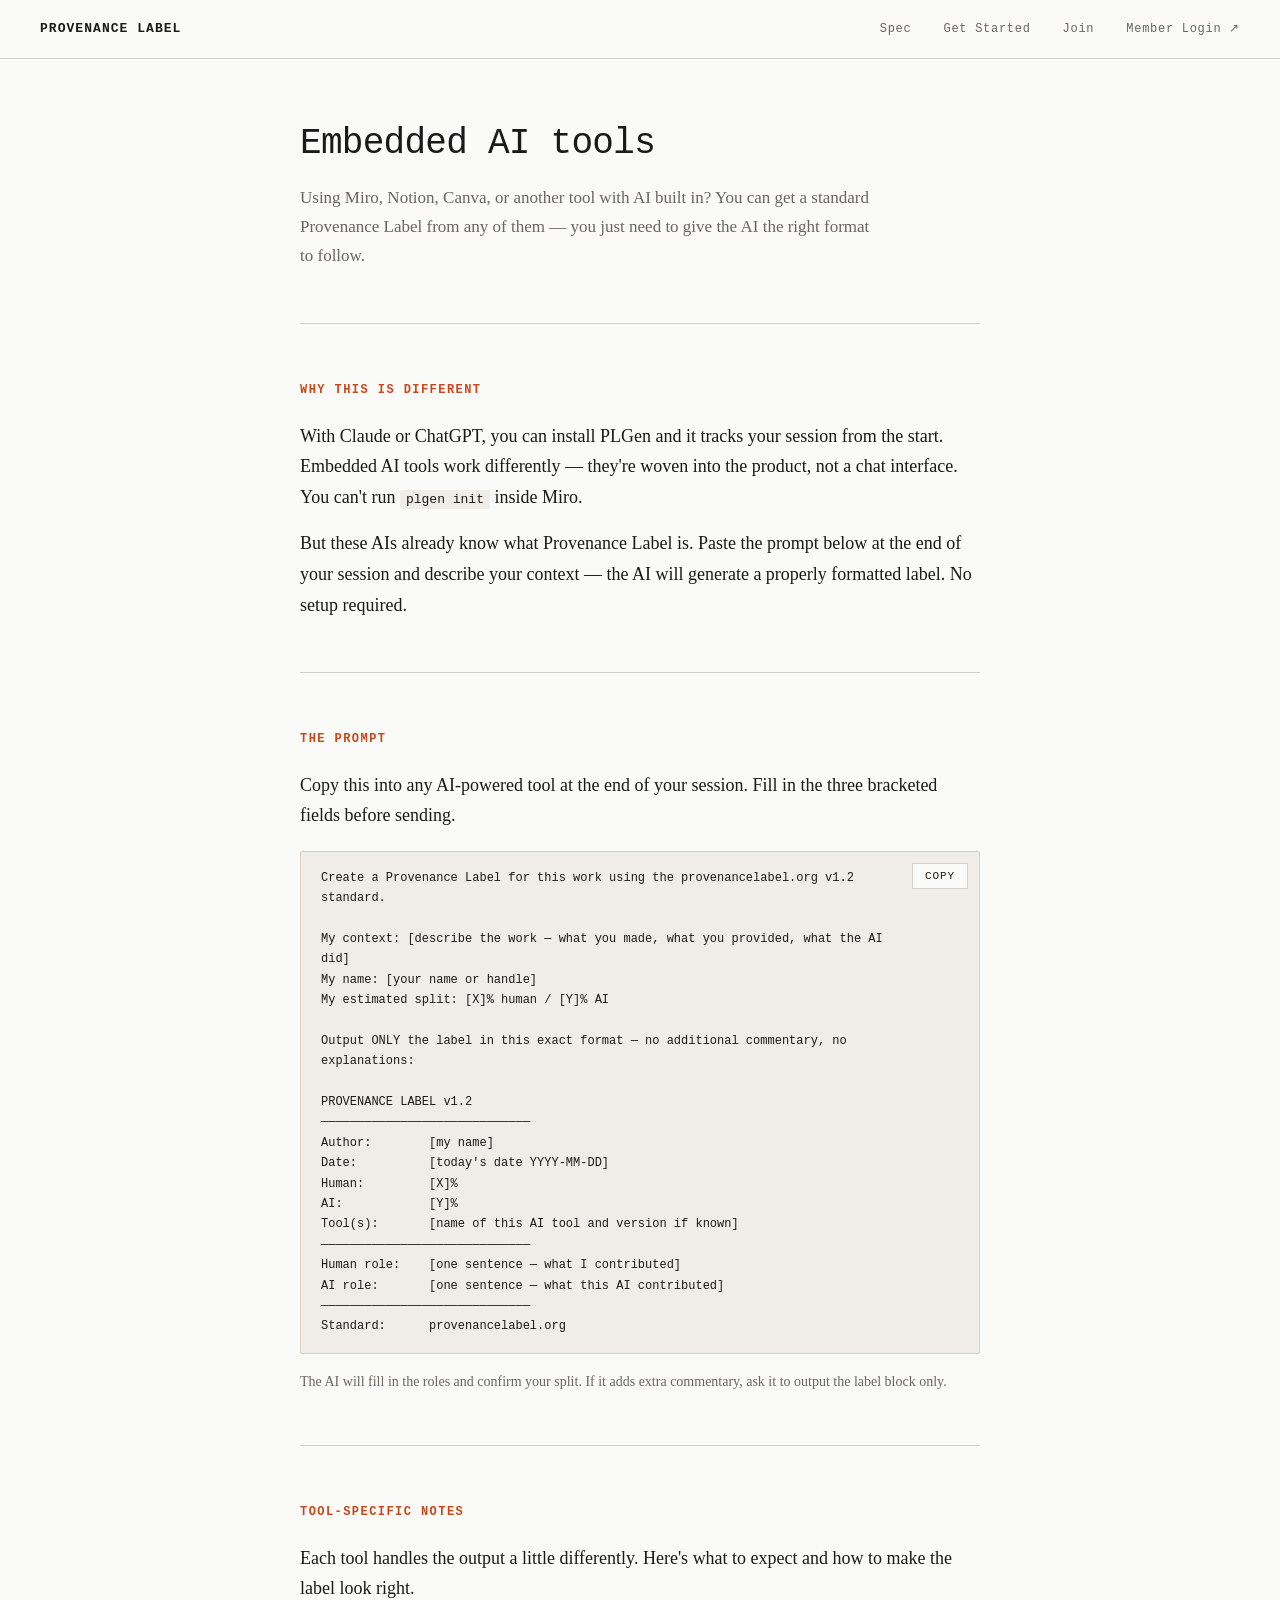
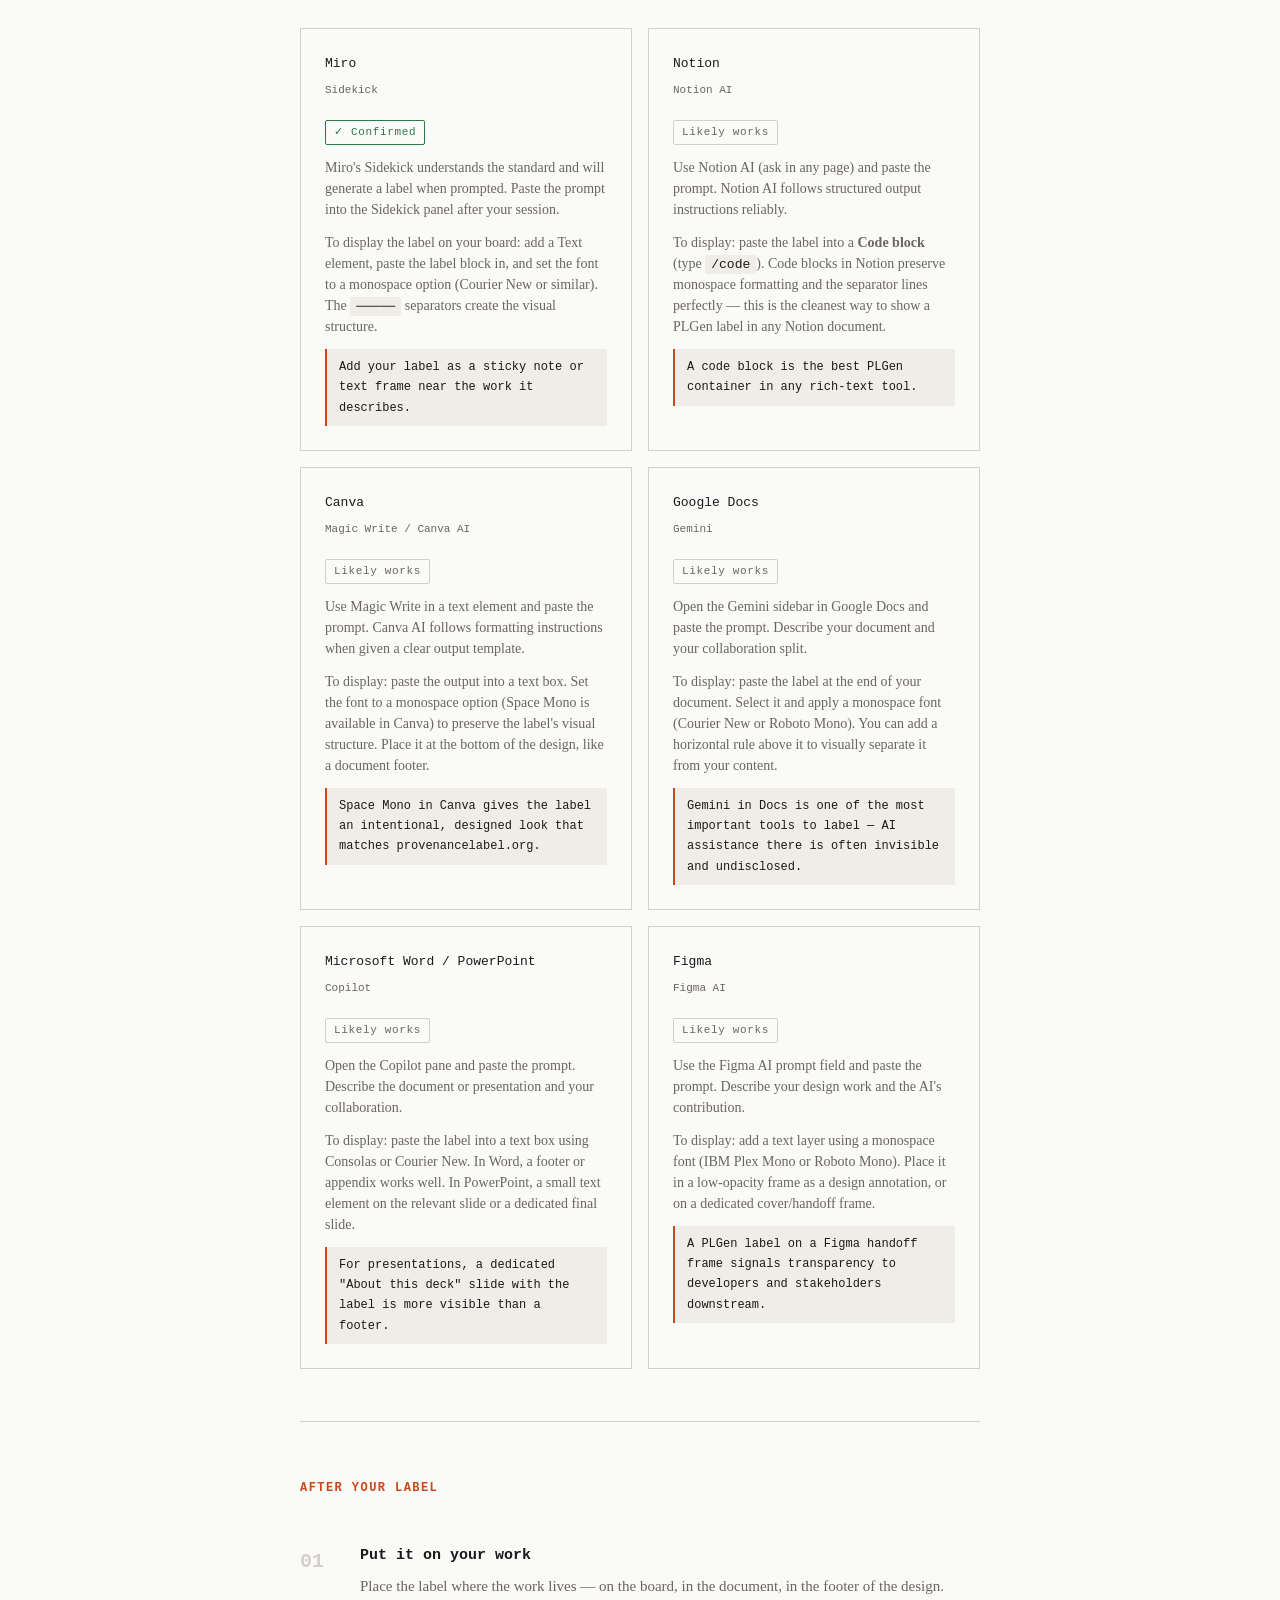
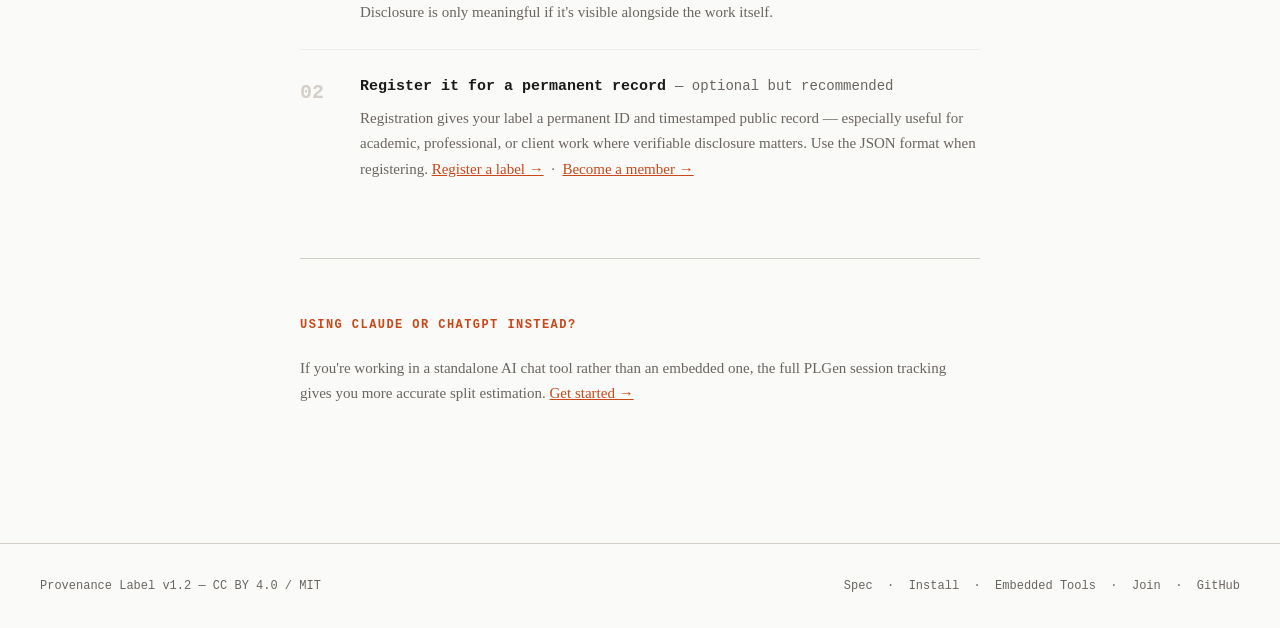
==== embedded/index.html @ ca3fa1a2 "Add /embedded page for embedded AI tools (Miro, Notion, Canva, Gemini, Copilot, Figma) Co-Authored-B" ====
<!DOCTYPE html>
<html lang="en">
<head>
    <meta charset="UTF-8">
    <meta name="viewport" content="width=device-width, initial-scale=1.0">
    <title>Embedded AI Tools — Provenance Label</title>
    <meta name="description" content="Using Miro, Notion, Canva, or another tool with built-in AI? Get a standard Provenance Label from any AI with one prompt.">
    <link rel="stylesheet" href="../shared.css">
    <style>
        .tool-grid {
            display: grid;
            grid-template-columns: repeat(auto-fill, minmax(280px, 1fr));
            gap: 16px;
            margin: 24px 0 48px;
        }
        .tool-card {
            border: 1px solid var(--gray-mid);
            padding: 24px;
        }
        .tool-name {
            font-family: var(--mono);
            font-size: 13px;
            color: var(--black);
            margin-bottom: 6px;
        }
        .tool-ai {
            font-family: var(--mono);
            font-size: 11px;
            color: var(--gray-dark);
            margin-bottom: 14px;
        }
        .tool-card p {
            font-size: 14px;
            color: var(--gray-dark);
            line-height: 1.5;
            margin: 0 0 12px;
        }
        .tool-card p:last-child { margin-bottom: 0; }
        .tool-tip {
            font-family: var(--mono);
            font-size: 12px;
            color: var(--black);
            background: var(--gray-light);
            border-left: 2px solid var(--accent);
            padding: 8px 12px;
            margin-top: 12px;
        }
        .confirmed-badge {
            display: inline-block;
            font-family: var(--mono);
            font-size: 11px;
            letter-spacing: 0.06em;
            color: #2a7a4b;
            border: 1px solid #2a7a4b;
            padding: 2px 8px;
            border-radius: 2px;
            margin-bottom: 12px;
        }
        .unconfirmed-badge {
            display: inline-block;
            font-family: var(--mono);
            font-size: 11px;
            letter-spacing: 0.06em;
            color: var(--gray-dark);
            border: 1px solid var(--gray-mid);
            padding: 2px 8px;
            border-radius: 2px;
            margin-bottom: 12px;
        }
        @media (max-width: 600px) {
            .tool-grid { grid-template-columns: 1fr; }
        }
    </style>
</head>
<body>

    <nav>
        <a href="/" class="logo">PROVENANCE LABEL</a>
        <a href="/spec">Spec</a>
        <a href="/start">Get Started</a>
        <a href="/join">Join</a>
        <a href="https://registry.provenancelabel.org/dashboard">Member Login ↗</a>
    </nav>

    <div class="page-wrap">

        <header>
            <h1>Embedded AI tools</h1>
            <p style="font-size:17px; color:var(--gray-dark); margin-top:12px; max-width:580px;">Using Miro, Notion, Canva, or another tool with AI built in? You can get a standard Provenance Label from any of them — you just need to give the AI the right format to follow.</p>
        </header>

        <hr class="section-divider">

        <section>
            <h2>Why this is different</h2>
            <p>With Claude or ChatGPT, you can install PLGen and it tracks your session from the start. Embedded AI tools work differently — they're woven into the product, not a chat interface. You can't run <code>plgen init</code> inside Miro.</p>
            <p>But these AIs already know what Provenance Label is. Paste the prompt below at the end of your session and describe your context — the AI will generate a properly formatted label. No setup required.</p>
        </section>

        <hr class="section-divider">

        <section>
            <h2>The prompt</h2>
            <p>Copy this into any AI-powered tool at the end of your session. Fill in the three bracketed fields before sending.</p>

            <div class="copy-wrap" style="margin-top:20px;">
                <pre id="embeddedPrompt" class="copy-pre">Create a Provenance Label for this work using the provenancelabel.org v1.2 standard.

My context: [describe the work — what you made, what you provided, what the AI did]
My name: [your name or handle]
My estimated split: [X]% human / [Y]% AI

Output ONLY the label in this exact format — no additional commentary, no explanations:

PROVENANCE LABEL v1.2
─────────────────────────────
Author:        [my name]
Date:          [today's date YYYY-MM-DD]
Human:         [X]%
AI:            [Y]%
Tool(s):       [name of this AI tool and version if known]
─────────────────────────────
Human role:    [one sentence — what I contributed]
AI role:       [one sentence — what this AI contributed]
─────────────────────────────
Standard:      provenancelabel.org</pre>
                <button class="copy-btn" id="copyEmbeddedBtn" onclick="copyPrompt()">Copy</button>
            </div>

            <p style="font-size:14px; color:var(--gray-dark); margin-top:8px;">The AI will fill in the roles and confirm your split. If it adds extra commentary, ask it to output the label block only.</p>
        </section>

        <hr class="section-divider">

        <section>
            <h2>Tool-specific notes</h2>
            <p>Each tool handles the output a little differently. Here's what to expect and how to make the label look right.</p>

            <div class="tool-grid">

                <div class="tool-card">
                    <div class="tool-name">Miro</div>
                    <div class="tool-ai">Sidekick</div>
                    <div class="confirmed-badge">✓ Confirmed</div>
                    <p>Miro's Sidekick understands the standard and will generate a label when prompted. Paste the prompt into the Sidekick panel after your session.</p>
                    <p>To display the label on your board: add a Text element, paste the label block in, and set the font to a monospace option (Courier New or similar). The <code>─────</code> separators create the visual structure.</p>
                    <div class="tool-tip">Add your label as a sticky note or text frame near the work it describes.</div>
                </div>

                <div class="tool-card">
                    <div class="tool-name">Notion</div>
                    <div class="tool-ai">Notion AI</div>
                    <div class="unconfirmed-badge">Likely works</div>
                    <p>Use Notion AI (ask in any page) and paste the prompt. Notion AI follows structured output instructions reliably.</p>
                    <p>To display: paste the label into a <strong>Code block</strong> (type <code>/code</code>). Code blocks in Notion preserve monospace formatting and the separator lines perfectly — this is the cleanest way to show a PLGen label in any Notion document.</p>
                    <div class="tool-tip">A code block is the best PLGen container in any rich-text tool.</div>
                </div>

                <div class="tool-card">
                    <div class="tool-name">Canva</div>
                    <div class="tool-ai">Magic Write / Canva AI</div>
                    <div class="unconfirmed-badge">Likely works</div>
                    <p>Use Magic Write in a text element and paste the prompt. Canva AI follows formatting instructions when given a clear output template.</p>
                    <p>To display: paste the output into a text box. Set the font to a monospace option (Space Mono is available in Canva) to preserve the label's visual structure. Place it at the bottom of the design, like a document footer.</p>
                    <div class="tool-tip">Space Mono in Canva gives the label an intentional, designed look that matches provenancelabel.org.</div>
                </div>

                <div class="tool-card">
                    <div class="tool-name">Google Docs</div>
                    <div class="tool-ai">Gemini</div>
                    <div class="unconfirmed-badge">Likely works</div>
                    <p>Open the Gemini sidebar in Google Docs and paste the prompt. Describe your document and your collaboration split.</p>
                    <p>To display: paste the label at the end of your document. Select it and apply a monospace font (Courier New or Roboto Mono). You can add a horizontal rule above it to visually separate it from your content.</p>
                    <div class="tool-tip">Gemini in Docs is one of the most important tools to label — AI assistance there is often invisible and undisclosed.</div>
                </div>

                <div class="tool-card">
                    <div class="tool-name">Microsoft Word / PowerPoint</div>
                    <div class="tool-ai">Copilot</div>
                    <div class="unconfirmed-badge">Likely works</div>
                    <p>Open the Copilot pane and paste the prompt. Describe the document or presentation and your collaboration.</p>
                    <p>To display: paste the label into a text box using Consolas or Courier New. In Word, a footer or appendix works well. In PowerPoint, a small text element on the relevant slide or a dedicated final slide.</p>
                    <div class="tool-tip">For presentations, a dedicated "About this deck" slide with the label is more visible than a footer.</div>
                </div>

                <div class="tool-card">
                    <div class="tool-name">Figma</div>
                    <div class="tool-ai">Figma AI</div>
                    <div class="unconfirmed-badge">Likely works</div>
                    <p>Use the Figma AI prompt field and paste the prompt. Describe your design work and the AI's contribution.</p>
                    <p>To display: add a text layer using a monospace font (IBM Plex Mono or Roboto Mono). Place it in a low-opacity frame as a design annotation, or on a dedicated cover/handoff frame.</p>
                    <div class="tool-tip">A PLGen label on a Figma handoff frame signals transparency to developers and stakeholders downstream.</div>
                </div>

            </div>
        </section>

        <hr class="section-divider">

        <section>
            <h2>After your label</h2>
            <div class="steps">
                <div class="step">
                    <div class="step-num"></div>
                    <div class="step-content">
                        <h3>Put it on your work</h3>
                        <p>Place the label where the work lives — on the board, in the document, in the footer of the design. Disclosure is only meaningful if it's visible alongside the work itself.</p>
                    </div>
                </div>
                <div class="step">
                    <div class="step-num"></div>
                    <div class="step-content">
                        <h3>Register it for a permanent record <span style="font-weight:normal; color:var(--gray-dark); font-size:14px;">— optional but recommended</span></h3>
                        <p>Registration gives your label a permanent ID and timestamped public record — especially useful for academic, professional, or client work where verifiable disclosure matters. Use the JSON format when registering. <a href="/register">Register a label →</a> &nbsp;·&nbsp; <a href="/join">Become a member →</a></p>
                    </div>
                </div>
            </div>
        </section>

        <hr class="section-divider">

        <section>
            <h2>Using Claude or ChatGPT instead?</h2>
            <p style="font-size:15px; color:var(--gray-dark);">If you're working in a standalone AI chat tool rather than an embedded one, the full PLGen session tracking gives you more accurate split estimation. <a href="/start">Get started →</a></p>
        </section>

    </div>

    <footer>
        <span>Provenance Label v1.2 — CC BY 4.0 / MIT</span>
        <span>
            <a href="/spec">Spec</a> &nbsp;·&nbsp;
            <a href="/install">Install</a> &nbsp;·&nbsp;
            <a href="/embedded">Embedded Tools</a> &nbsp;·&nbsp;
            <a href="/join">Join</a> &nbsp;·&nbsp;
            <a href="https://github.com/provenancelabel/provenancelabel" target="_blank">GitHub</a>
        </span>
    </footer>

    <script>
        function copyPrompt() {
            var text = document.getElementById('embeddedPrompt').textContent;
            var btn = document.getElementById('copyEmbeddedBtn');
            navigator.clipboard.writeText(text).then(function() {
                btn.textContent = 'Copied';
                btn.classList.add('copied');
                setTimeout(function() { btn.textContent = 'Copy'; btn.classList.remove('copied'); }, 2000);
            }).catch(function() { btn.textContent = 'Select manually'; });
        }
    </script>

</body>
</html>
---- shared.css ----
/* ============================================
   PROVENANCE LABEL — Shared Design System
   provenance-label.org
   ============================================ */

:root {
    --black: #1a1a1a;
    --white: #fafaf8;
    --accent: #c8481a;
    --accent-light: #f0e6e0;
    --gray-light: #f0ede8;
    --gray-mid: #d4cfc8;
    --gray-dark: #6b6560;
    --mono: 'Courier New', Courier, monospace;
    --serif: Georgia, 'Times New Roman', serif;
}

/* Reset */
*, *::before, *::after { margin: 0; padding: 0; box-sizing: border-box; }

html { scroll-behavior: smooth; }

body {
    background: var(--white);
    color: var(--black);
    font-family: var(--serif);
    font-size: 18px;
    line-height: 1.7;
}

/* ---- Navigation ---- */
nav {
    border-bottom: 1px solid var(--gray-mid);
    padding: 18px 40px;
    display: flex;
    align-items: center;
    position: sticky;
    top: 0;
    background: var(--white);
    z-index: 100;
}

nav .logo {
    font-family: var(--mono);
    font-size: 13px;
    font-weight: bold;
    letter-spacing: 0.08em;
    text-decoration: none;
    color: var(--black);
    margin-right: auto;
}

nav a:not(.logo) {
    font-family: var(--mono);
    font-size: 12px;
    letter-spacing: 0.06em;
    text-decoration: none;
    color: var(--gray-dark);
    transition: color 0.15s;
    margin-left: 32px;
}

nav a:not(.logo):hover { color: var(--black); }
nav a.active { color: var(--accent); border-bottom: 1px solid var(--accent); padding-bottom: 1px; }

/* ---- Page wrap ---- */
.page-wrap {
    max-width: 760px;
    margin: 0 auto;
    padding: 64px 40px 120px;
}

/* ---- Typography ---- */
h1 {
    font-family: var(--mono);
    font-weight: normal;
    font-size: 36px;
    letter-spacing: -0.02em;
    line-height: 1.15;
    margin-bottom: 20px;
}

h2 {
    font-family: var(--mono);
    font-size: 12px;
    font-weight: bold;
    letter-spacing: 0.12em;
    text-transform: uppercase;
    color: var(--accent);
    margin-top: 56px;
    margin-bottom: 20px;
}

h3 {
    font-family: var(--mono);
    font-size: 14px;
    font-weight: bold;
    margin-top: 28px;
    margin-bottom: 10px;
}

p { margin-bottom: 16px; }

a { color: var(--accent); }
a:hover { color: var(--black); }

/* ---- Code ---- */
pre {
    background: var(--black);
    color: #e8e4de;
    font-family: var(--mono);
    font-size: 13px;
    line-height: 1.8;
    padding: 28px 32px;
    border-radius: 3px;
    overflow-x: auto;
    margin: 20px 0 28px;
}

code {
    font-family: var(--mono);
    font-size: 13px;
    background: var(--gray-light);
    padding: 2px 6px;
    border-radius: 2px;
    color: var(--black);
}

pre code {
    background: none;
    padding: 0;
    color: inherit;
}

/* ---- Notice / callout ---- */
.notice {
    background: var(--accent-light);
    border-left: 3px solid var(--accent);
    padding: 20px 24px;
    margin: 32px 0;
    font-size: 15px;
}

.notice strong {
    font-family: var(--mono);
    font-size: 11px;
    letter-spacing: 0.08em;
    text-transform: uppercase;
    display: block;
    margin-bottom: 6px;
    color: var(--accent);
}

/* ---- Divider ---- */
.section-divider {
    border: none;
    border-top: 1px solid var(--gray-mid);
    margin: 52px 0;
}

/* ---- Footer ---- */
footer {
    border-top: 1px solid var(--gray-mid);
    padding: 32px 40px;
    font-family: var(--mono);
    font-size: 12px;
    color: var(--gray-dark);
    display: flex;
    justify-content: space-between;
    align-items: center;
    gap: 16px;
    flex-wrap: wrap;
}

footer a { color: var(--gray-dark); text-decoration: none; }
footer a:hover { color: var(--black); }

/* ============================================
   INDEX PAGE — Home-specific styles
   ============================================ */

.hero {
    padding: 72px 0 64px;
    border-bottom: 1px solid var(--gray-mid);
}

.hero-eyebrow {
    font-family: var(--mono);
    font-size: 12px;
    letter-spacing: 0.12em;
    text-transform: uppercase;
    color: var(--accent);
    margin-bottom: 20px;
}

.hero h1 {
    font-size: 44px;
    margin-bottom: 24px;
    max-width: 580px;
}

.hero-sub {
    font-size: 18px;
    color: var(--gray-dark);
    max-width: 520px;
    margin-bottom: 36px;
    line-height: 1.6;
}

.hero-actions { display: flex; gap: 16px; flex-wrap: wrap; align-items: center; }

.btn {
    font-family: var(--mono);
    font-size: 12px;
    letter-spacing: 0.08em;
    text-transform: uppercase;
    text-decoration: none;
    padding: 12px 24px;
    border: 1px solid var(--black);
    color: var(--white);
    background: var(--black);
    cursor: pointer;
    transition: all 0.15s;
    display: inline-block;
}

.btn:hover { background: var(--accent); border-color: var(--accent); color: var(--white); }

.btn-ghost { background: transparent; color: var(--black); }
.btn-ghost:hover { background: var(--black); color: var(--white); }

.philosophy {
    display: grid;
    grid-template-columns: 1fr 1fr 1fr;
    gap: 0;
    border: 1px solid var(--gray-mid);
    margin: 52px 0;
}

.phil-item {
    padding: 28px 24px;
    border-right: 1px solid var(--gray-mid);
}

.phil-item:last-child { border-right: none; }

.phil-label {
    font-family: var(--mono);
    font-size: 12px;
    letter-spacing: 0.12em;
    text-transform: uppercase;
    color: var(--accent);
    margin-bottom: 8px;
}

.phil-item p { font-size: 15px; color: var(--gray-dark); margin: 0; line-height: 1.5; }

.steps { counter-reset: steps; margin: 20px 0 32px; }

.step {
    counter-increment: steps;
    display: grid;
    grid-template-columns: 40px 1fr;
    gap: 20px;
    padding: 24px 0;
    border-bottom: 1px solid var(--gray-light);
    align-items: start;
}

.step:last-child { border-bottom: none; }

.step-num {
    font-family: var(--mono);
    font-size: 20px;
    font-weight: bold;
    color: var(--gray-mid);
    padding-top: 2px;
}

.step-num::before { content: counter(steps, decimal-leading-zero); }

.step-content h3 { margin-top: 0; margin-bottom: 6px; font-size: 15px; }
.step-content p { font-size: 15px; color: var(--gray-dark); margin: 0; }

.prompt-wrap { position: relative; margin: 20px 0 32px; }

.prompt-wrap pre {
    background: var(--black);
    color: #e8e4de;
    font-family: var(--mono);
    font-size: 13px;
    line-height: 1.8;
    padding: 28px 32px;
    border-radius: 3px;
    margin: 0;
}

.copy-btn {
    position: absolute;
    top: 12px;
    right: 12px;
    font-family: var(--mono);
    font-size: 11px;
    letter-spacing: 0.08em;
    text-transform: uppercase;
    background: var(--white);
    color: var(--black);
    border: 1px solid var(--gray-mid);
    padding: 6px 12px;
    cursor: pointer;
    transition: all 0.15s;
}

.copy-btn:hover { background: var(--accent); color: var(--white); border-color: var(--accent); }
.copy-btn.copied { background: #2a7a4b; color: var(--white); border-color: #2a7a4b; }

/* Light-background copyable prompt block */
.copy-wrap { position: relative; margin: 16px 0; }

.copy-pre {
    background: var(--gray-light);
    color: var(--black);
    border: 1px solid var(--gray-mid);
    font-family: var(--mono);
    font-size: 12px;
    line-height: 1.7;
    padding: 16px 20px;
    padding-right: 80px;
    border-radius: 2px;
    white-space: pre-wrap;
    word-break: break-word;
    margin: 0;
}

.copy-pre-scroll {
    max-height: 420px;
    overflow-y: auto;
}

/* Two-option choice cards */
.choice-cards {
    display: grid;
    grid-template-columns: 1fr 1fr;
    gap: 16px;
    margin: 24px 0 32px;
}

.choice-card {
    border: 1px solid var(--gray-mid);
    padding: 24px;
    display: flex;
    flex-direction: column;
    gap: 10px;
}

.choice-card-title {
    font-family: var(--mono);
    font-size: 13px;
    color: var(--black);
}

.choice-card-desc {
    font-size: 14px;
    color: var(--gray-dark);
    line-height: 1.5;
    flex: 1;
    margin: 0;
}

@media (max-width: 600px) {
    .choice-cards { grid-template-columns: 1fr; }
}

.output-toggle {
    display: flex;
    border: 1px solid var(--gray-mid);
    width: fit-content;
    margin-bottom: 0;
}

.toggle-btn {
    font-family: var(--mono);
    font-size: 11px;
    letter-spacing: 0.08em;
    text-transform: uppercase;
    padding: 8px 20px;
    background: transparent;
    border: none;
    cursor: pointer;
    color: var(--gray-dark);
    transition: all 0.15s;
}

.toggle-btn.active { background: var(--black); color: var(--white); }

.output-panel { display: none; }
.output-panel.active { display: block; }

.example-block {
    background: var(--gray-light);
    border-left: 3px solid var(--gray-mid);
    padding: 24px 28px;
    margin: 8px 0 28px;
    font-family: var(--mono);
    font-size: 13px;
    line-height: 1.9;
    white-space: pre-wrap;
}

.example-label {
    font-family: var(--mono);
    font-size: 12px;
    letter-spacing: 0.12em;
    text-transform: uppercase;
    color: var(--gray-dark);
    margin-bottom: 6px;
}

.label-badge {
    display: inline-block;
    font-family: var(--mono);
    font-size: 12px;
    background: var(--gray-light);
    border: 1px solid var(--gray-mid);
    padding: 8px 14px;
    border-radius: 2px;
    margin: 6px 0 20px;
}

.faq-item { padding: 24px 0; border-bottom: 1px solid var(--gray-light); }
.faq-item:last-child { border-bottom: none; }
.faq-item h3 { margin-top: 0; margin-bottom: 8px; font-size: 15px; }
.faq-item p { font-size: 15px; color: var(--gray-dark); margin: 0; }

.pl-self { border: 1px solid var(--gray-mid); border-radius: 3px; overflow: hidden; margin: 20px 0; }

.pl-self-header {
    background: var(--black);
    color: var(--white);
    font-family: var(--mono);
    font-size: 11px;
    letter-spacing: 0.1em;
    text-transform: uppercase;
    padding: 12px 20px;
}

.pl-self-body {
    padding: 20px;
    font-family: var(--mono);
    font-size: 13px;
    line-height: 1.9;
    color: var(--gray-dark);
    white-space: pre-wrap;
}

/* ── PL Badge — copyable registered label link ── */
.pl-mark {
    font-family: var(--mono);
    font-size: 0.8em;
    font-weight: bold;
    vertical-align: super;
    letter-spacing: -0.02em;
    color: var(--accent);
    line-height: 1;
}

.pl-badge {
    display: inline-flex;
    align-items: center;
    font-family: var(--mono);
    font-size: 13px;
    background: var(--gray-light);
    border: 0.5px solid var(--gray-mid);
    border-radius: 3px;
    padding: 6px 12px 6px 10px;
    text-decoration: none;
    color: var(--black);
    cursor: pointer;
    transition: border-color 0.15s, background 0.15s;
    position: relative;
}

.pl-badge:hover { border-color: var(--accent); background: var(--white); }
.pl-badge.copied { border-color: #2a7a4b; color: #2a7a4b; }

.pl-badge--small { font-size: 11px; padding: 3px 9px 3px 8px; }
.pl-badge--large { font-size: 16px; padding: 8px 16px 8px 14px; }

/* ============================================
   SPEC PAGE — body.spec-scoped styles
   ============================================ */

body.spec .spec-header {
    border-bottom: 2px solid var(--black);
    padding-bottom: 32px;
    margin-bottom: 48px;
}

body.spec .spec-label {
    font-family: var(--mono);
    font-size: 11px;
    letter-spacing: 0.12em;
    text-transform: uppercase;
    color: var(--accent);
    margin-bottom: 12px;
}

body.spec h1 {
    font-family: var(--mono);
    font-size: 28px;
    font-weight: normal;
    letter-spacing: -0.01em;
    line-height: 1.2;
    margin-bottom: 16px;
}

body.spec .spec-meta {
    font-family: var(--mono);
    font-size: 12px;
    color: var(--gray-dark);
    display: flex;
    gap: 24px;
    flex-wrap: wrap;
}

body.spec h2 {
    font-family: var(--mono);
    font-size: 13px;
    font-weight: bold;
    letter-spacing: 0.08em;
    text-transform: uppercase;
    color: var(--accent);
    margin-top: 52px;
    margin-bottom: 20px;
}

body.spec p {
    color: var(--black);
}

body.spec .field-table {
    width: 100%;
    border-collapse: collapse;
    font-family: var(--mono);
    font-size: 13px;
    margin: 20px 0 32px;
}

body.spec .field-table th {
    text-align: left;
    font-size: 11px;
    letter-spacing: 0.08em;
    text-transform: uppercase;
    color: var(--gray-dark);
    padding: 8px 12px 8px 0;
    border-bottom: 1px solid var(--gray-mid);
}

body.spec .field-table td {
    padding: 10px 12px 10px 0;
    border-bottom: 1px solid var(--gray-light);
    vertical-align: top;
}

body.spec .field-table tr:last-child td { border-bottom: none; }

body.spec .required-badge {
    display: inline-block;
    font-size: 11px;
    letter-spacing: 0.1em;
    text-transform: uppercase;
    padding: 2px 6px;
    border: 1px solid var(--accent);
    color: var(--accent);
    border-radius: 2px;
}

body.spec .optional-badge {
    display: inline-block;
    font-size: 11px;
    letter-spacing: 0.1em;
    text-transform: uppercase;
    padding: 2px 6px;
    border: 1px solid var(--gray-mid);
    color: var(--gray-dark);
    border-radius: 2px;
}

body.spec .output-grid {
    display: grid;
    grid-template-columns: 1fr 1fr 1fr;
    gap: 16px;
    margin: 20px 0 32px;
}

body.spec .output-card {
    border: 1px solid var(--gray-mid);
    padding: 20px;
    border-radius: 3px;
}

body.spec .output-card .flag {
    font-family: var(--mono);
    font-size: 12px;
    color: var(--accent);
    margin-bottom: 8px;
    font-weight: bold;
}

body.spec .output-card p {
    font-size: 14px;
    color: var(--gray-dark);
    margin: 0;
}

body.spec .rule-list {
    list-style: none;
    margin: 16px 0 28px;
}

body.spec .rule-list li {
    font-family: var(--mono);
    font-size: 13px;
    padding: 10px 0;
    border-bottom: 1px solid var(--gray-light);
    display: flex;
    gap: 12px;
    align-items: baseline;
}

body.spec .rule-list li:last-child { border-bottom: none; }

body.spec .rule-list li::before {
    content: "\2192";
    color: var(--accent);
    flex-shrink: 0;
}

body.spec .example-pair {
    margin: 20px 0 32px;
}

body.spec .example-label {
    font-family: var(--mono);
    font-size: 11px;
    letter-spacing: 0.1em;
    text-transform: uppercase;
    color: var(--gray-dark);
    margin-bottom: 8px;
}

body.spec .notice {
    background: var(--gray-light);
    border-left: 3px solid var(--accent);
    padding: 20px 24px;
    margin: 32px 0;
    font-size: 15px;
}

body.spec .registry-concept {
    border: 1px solid var(--gray-mid);
    border-radius: 3px;
    overflow: hidden;
    margin: 20px 0 32px;
}

body.spec .registry-header {
    background: var(--black);
    color: var(--white);
    font-family: var(--mono);
    font-size: 12px;
    padding: 12px 20px;
    letter-spacing: 0.06em;
}

body.spec .registry-body {
    padding: 24px;
    font-family: var(--mono);
    font-size: 13px;
    line-height: 1.9;
    color: var(--gray-dark);
}

/* Syntax highlighting in spec code blocks */
.comment { color: #7a7068; }
.key { color: #e8c46a; }
.value { color: #9dd3a8; }
.directive { color: var(--accent); }

/* ---- Responsive ---- */
@media (max-width: 600px) {
    nav { padding: 14px 20px; }
    .page-wrap { padding: 40px 20px 80px; }
    h1 { font-size: 26px; }
    footer { flex-direction: column; align-items: flex-start; }

    /* Home responsive */
    .hero h1 { font-size: 30px; }
    .philosophy { grid-template-columns: 1fr; }
    .phil-item { border-right: none; border-bottom: 1px solid var(--gray-mid); }
    .phil-item:last-child { border-bottom: none; }
    .step { grid-template-columns: 32px 1fr; gap: 12px; }

    /* Spec responsive */
    body.spec .output-grid { grid-template-columns: 1fr; }
}
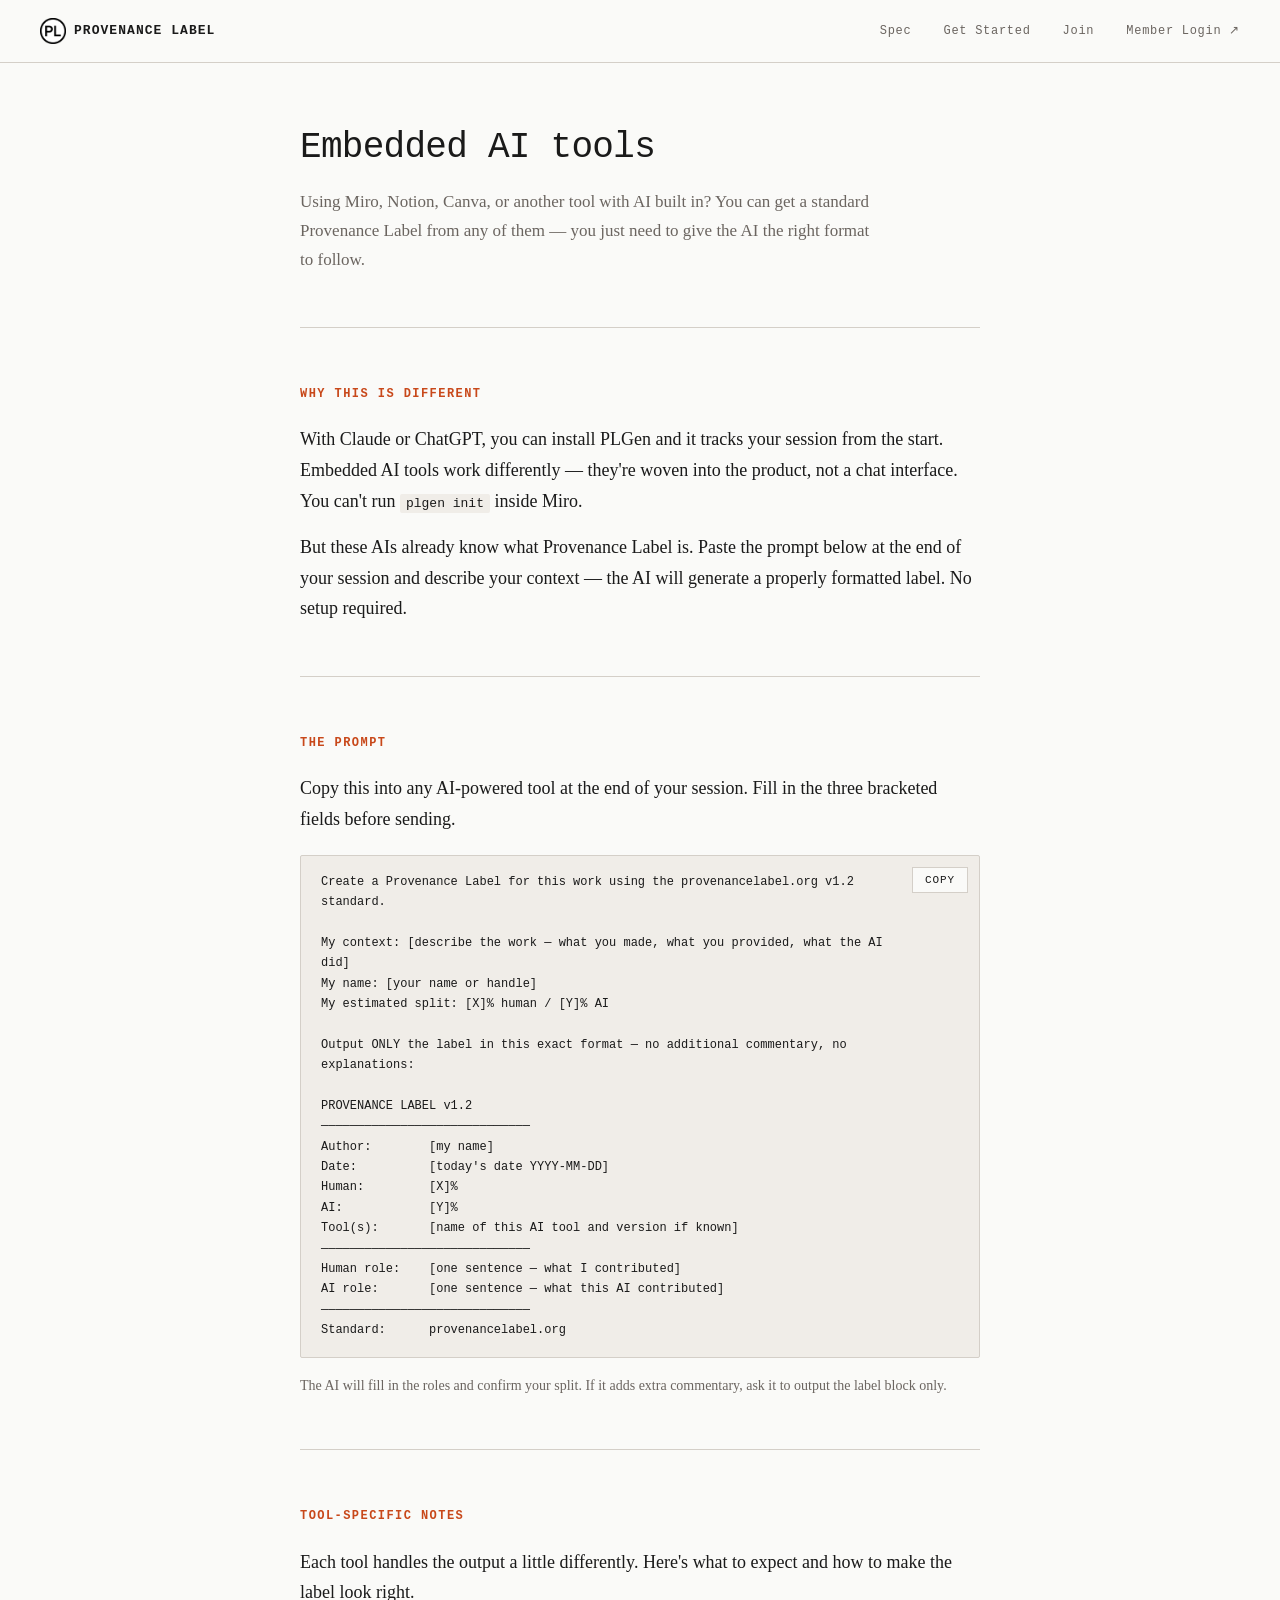
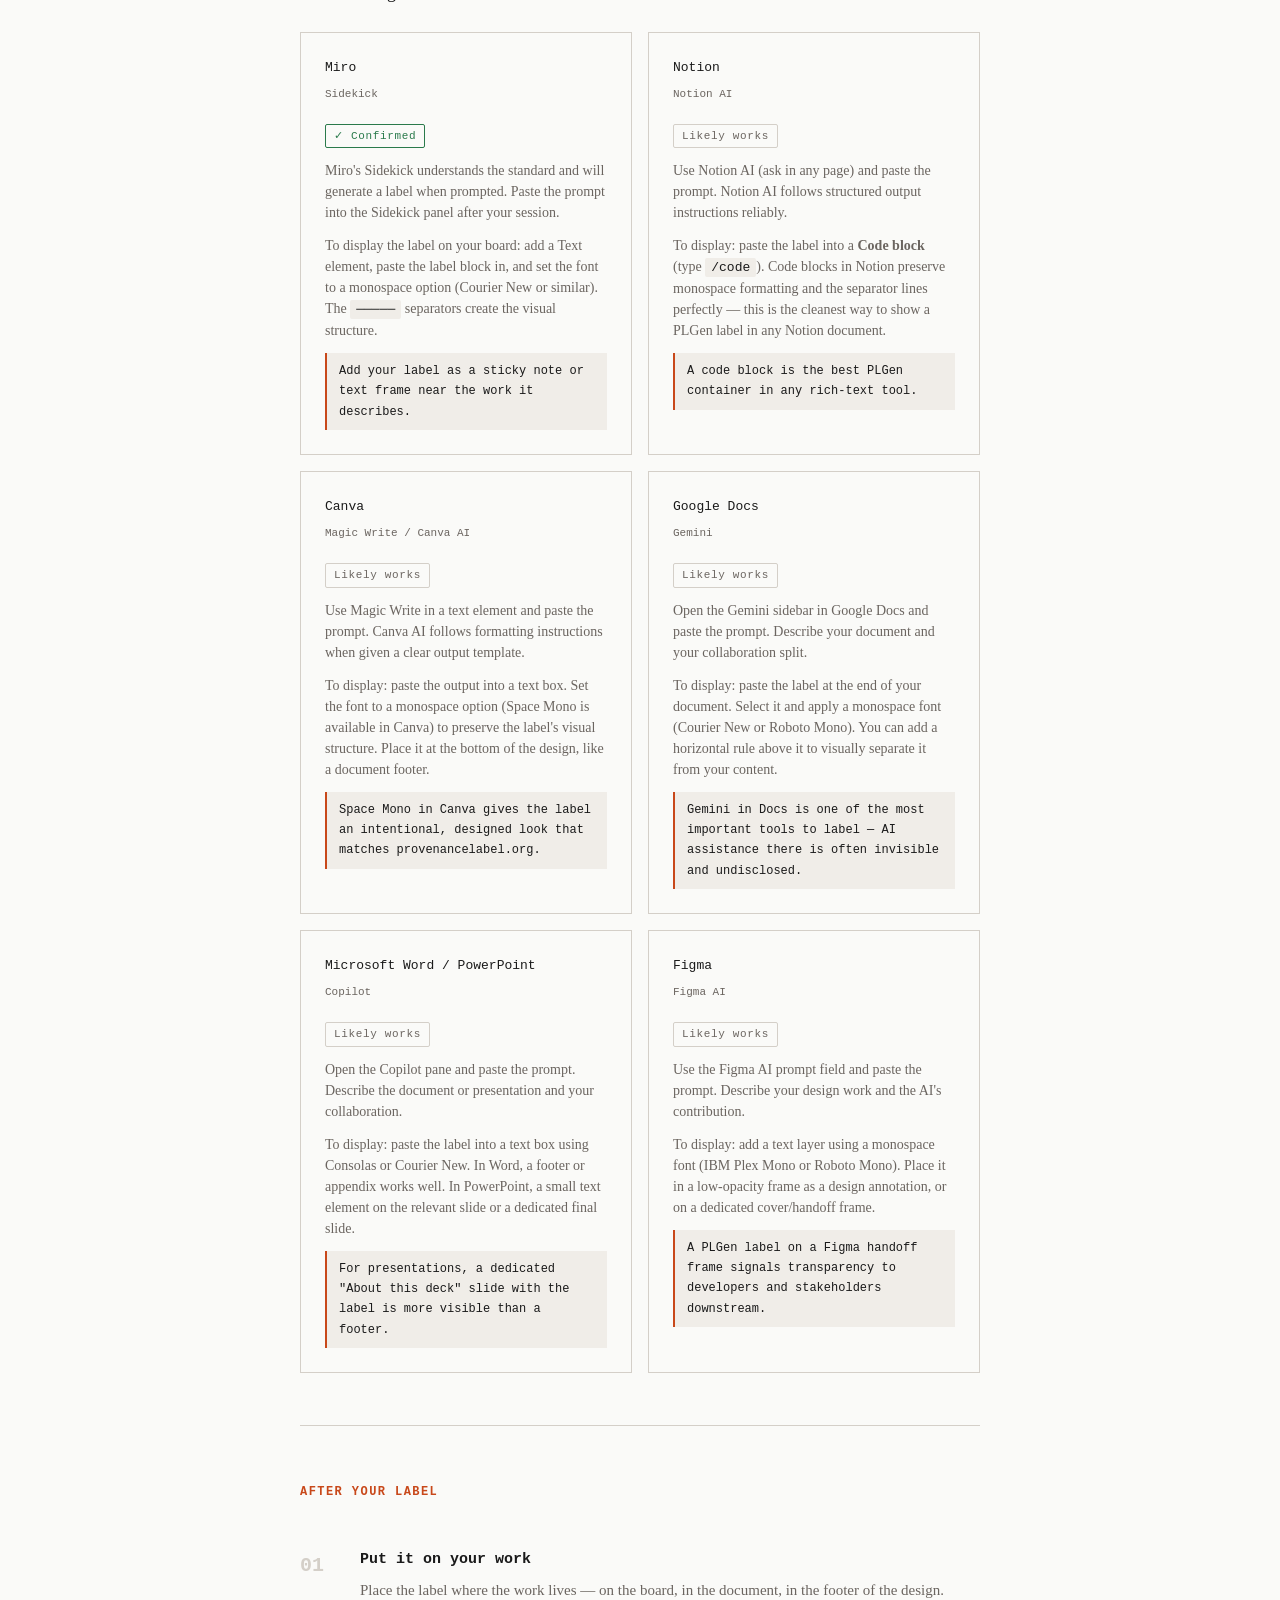
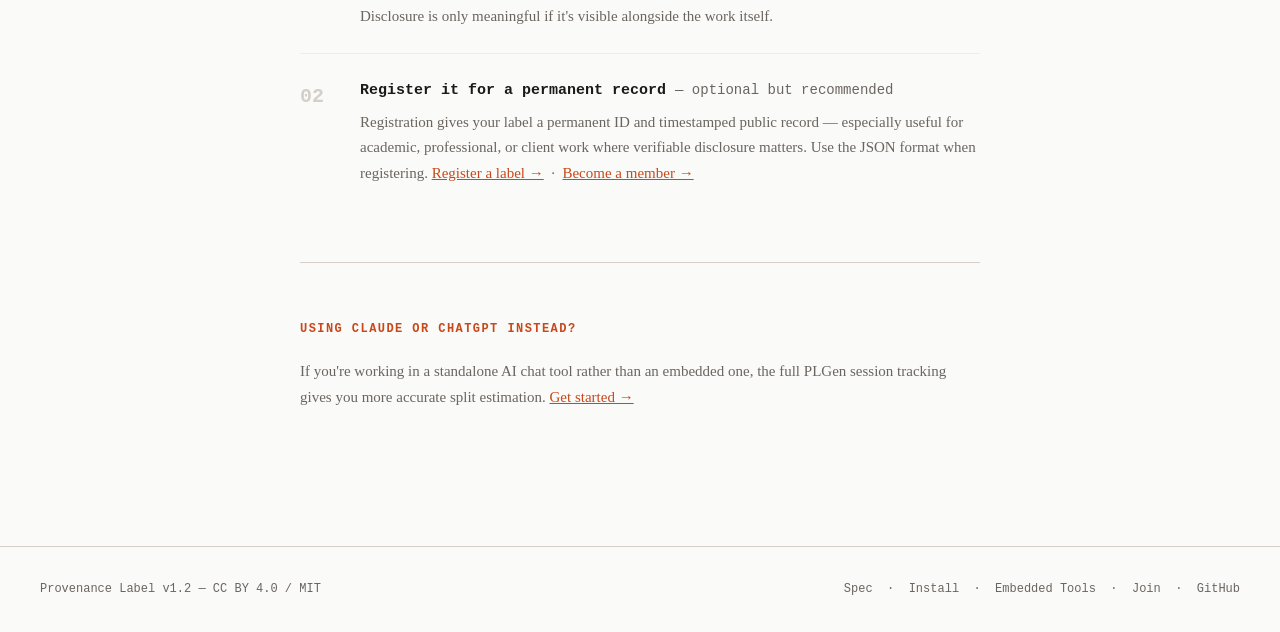
==== commit 7774c7bc: "Add logo mark to nav on remaining pages for consistency index.html got the logo mark when it was add" ====
--- a/embedded/index.html
+++ b/embedded/index.html
@@ -75,7 +75,7 @@
 <body>
 
     <nav>
-        <a href="/" class="logo">PROVENANCE LABEL</a>
+        <a href="/" class="logo"><img src="/graphics/pl-logo-circle-boarder.png" alt="" class="logo-mark">PROVENANCE LABEL</a>
         <a href="/spec">Spec</a>
         <a href="/start">Get Started</a>
         <a href="/join">Join</a>
--- a/shared.css
+++ b/shared.css
@@ -41,6 +41,9 @@
 }
 
 nav .logo {
+    display: flex;
+    align-items: center;
+    gap: 8px;
     font-family: var(--mono);
     font-size: 13px;
     font-weight: bold;
@@ -48,6 +51,12 @@
     text-decoration: none;
     color: var(--black);
     margin-right: auto;
+}
+
+nav .logo-mark {
+    width: 26px;
+    height: 26px;
+    display: block;
 }
 
 nav a:not(.logo) {
@@ -182,6 +191,39 @@
 .hero {
     padding: 72px 0 64px;
     border-bottom: 1px solid var(--gray-mid);
+    display: flex;
+    align-items: center;
+    justify-content: space-between;
+    gap: 48px;
+}
+
+.hero-content { min-width: 0; }
+
+.hero-mark {
+    width: 56px;
+    height: 56px;
+    margin-bottom: 24px;
+}
+
+.hero-label {
+    flex-shrink: 0;
+    display: block;
+    width: 220px;
+    border: 1px solid var(--gray-mid);
+    transition: border-color 0.15s;
+}
+
+.hero-label:hover { border-color: var(--accent); }
+
+.hero-label img {
+    display: block;
+    width: 100%;
+    height: auto;
+}
+
+@media (max-width: 800px) {
+    .hero { flex-direction: column; align-items: flex-start; }
+    .hero-label { width: 100%; max-width: 280px; margin-top: 8px; }
 }
 
 .hero-eyebrow {
@@ -415,6 +457,31 @@
     color: var(--gray-dark);
     margin-bottom: 6px;
 }
+
+.real-example {
+    display: flex;
+    flex-direction: column;
+    align-items: flex-start;
+    gap: 14px;
+    border: 1px solid var(--gray-mid);
+    padding: 28px;
+    margin: 8px 0 28px;
+}
+
+.real-example img {
+    max-width: 100%;
+    height: auto;
+    display: block;
+}
+
+.real-example-caption {
+    font-family: var(--mono);
+    font-size: 12px;
+    color: var(--gray-dark);
+    line-height: 1.6;
+}
+
+.real-example-caption a { color: var(--accent); }
 
 .label-badge {
     display: inline-block;
